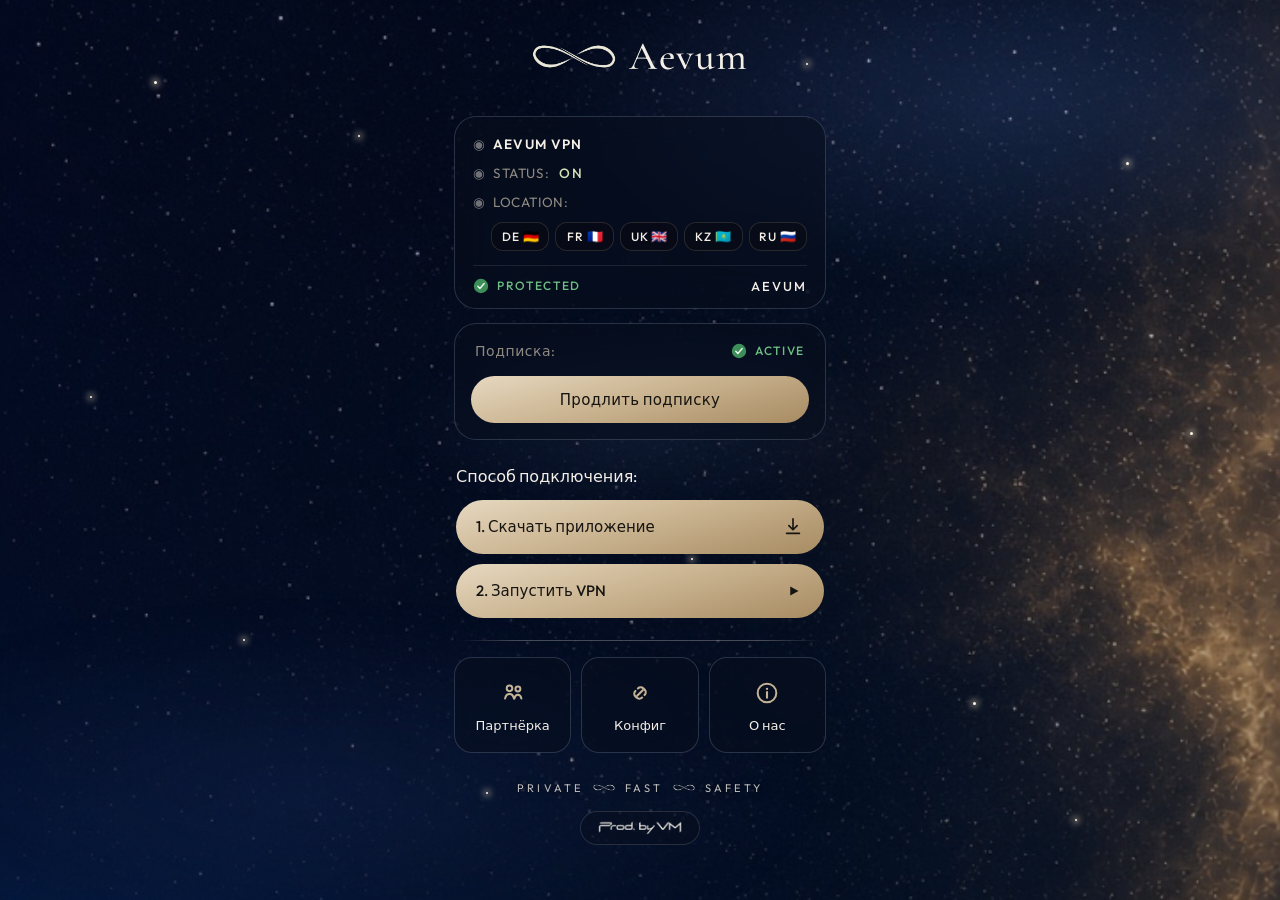
==== index.html @ fb1a24b2 "Add files via upload" ====
<!DOCTYPE html>
<html lang="ru">
  <head>
    <meta charset="UTF-8" />
    <meta
      name="viewport"
      content="width=device-width, initial-scale=1, maximum-scale=1, user-scalable=no"
    />
    <title>Aevum</title>
    <script src="https://telegram.org/js/telegram-web-app.js"></script>
    <link rel="preconnect" href="https://fonts.googleapis.com" />
    <link rel="preconnect" href="https://fonts.gstatic.com" crossorigin />
    <link
      href="https://fonts.googleapis.com/css2?family=Cormorant+Garamond:wght@500;600&family=Outfit:wght@300;400;500&display=swap"
      rel="stylesheet"
    />
    <link rel="stylesheet" href="./styles.css?v=16" />
  </head>
  <body>
    <main class="app">
      <header class="brand">
        <img class="infinity" src="./infinity.png?v=2" alt="" />
        <h1>Aevum</h1>
      </header>

      <section class="status-card" aria-label="Состояние сети">
        <p class="line">
          <span class="dot">◉</span>
          <strong class="title">AEVUM VPN</strong>
        </p>
        <p class="line">
          <span class="dot">◉</span>
          <span class="label">STATUS:</span>
          <span class="on">ON</span>
        </p>
        <p class="line">
          <span class="dot">◉</span>
          <span class="label">LOCATION:</span>
        </p>
        <div class="loc-list" id="loc-list"></div>
        <div class="status-foot">
          <span class="protected">
            <svg viewBox="0 0 20 20" width="16" height="16" aria-hidden="true">
              <circle cx="10" cy="10" r="9" fill="#3d8f5a" />
              <path
                d="M6 10.2 8.6 13l5.4-6"
                fill="none"
                stroke="#eaf6ee"
                stroke-width="1.8"
                stroke-linecap="round"
                stroke-linejoin="round"
              />
            </svg>
            PROTECTED
          </span>
          <span class="foot-brand">AEVUM</span>
        </div>
      </section>

      <section class="plan-card" aria-label="Подписка">
        <div class="plan-row">
          <span class="plan-label">Подписка:</span>
          <span class="plan-until" id="plan-until" hidden>До 00.00.0000</span>
          <span class="plan-active">
            <svg viewBox="0 0 20 20" width="16" height="16" aria-hidden="true">
              <circle cx="10" cy="10" r="9" fill="#3d8f5a" />
              <path
                d="M6 10.2 8.6 13l5.4-6"
                fill="none"
                stroke="#eaf6ee"
                stroke-width="1.8"
                stroke-linecap="round"
                stroke-linejoin="round"
              />
            </svg>
            ACTIVE
          </span>
        </div>
        <button class="pay-btn" type="button" id="pay-btn">Продлить подписку</button>
      </section>

      <section class="connect" aria-label="Способ подключения">
        <h2 class="connect-title">Способ подключения:</h2>
        <button class="connect-btn connect-primary" type="button" id="download-btn">
          <span>1. Скачать приложение</span>
          <svg viewBox="0 0 24 24" width="22" height="22" aria-hidden="true">
            <path
              d="M12 3v12m0 0 4.5-4.5M12 15 7.5 10.5M5 19h14"
              fill="none"
              stroke="currentColor"
              stroke-width="1.8"
              stroke-linecap="round"
              stroke-linejoin="round"
            />
          </svg>
        </button>
        <button class="connect-btn connect-secondary" type="button" id="launch-btn">
          <span>2. Запустить VPN</span>
          <svg viewBox="0 0 24 24" width="22" height="22" aria-hidden="true">
            <path d="M9 7.2v9.6L18 12 9 7.2Z" fill="currentColor" />
          </svg>
        </button>
      </section>

      <div class="fade-line" aria-hidden="true"></div>

      <nav class="tiles" aria-label="Дополнительно">
        <a class="tile" href="./partner.html">
          <svg viewBox="0 0 24 24" width="28" height="28" aria-hidden="true">
            <circle cx="9" cy="8" r="2.4" fill="none" stroke="currentColor" stroke-width="1.7" />
            <path
              d="M5.2 16.8c.5-2.6 2.1-4 3.8-4s3.3 1.4 3.8 4"
              fill="none"
              stroke="currentColor"
              stroke-width="1.7"
              stroke-linecap="round"
            />
            <circle cx="16.2" cy="8.6" r="2.1" fill="none" stroke="currentColor" stroke-width="1.7" />
            <path
              d="M13.2 16.8c.4-2.1 1.7-3.3 3-3.3s2.6 1.2 3 3.3"
              fill="none"
              stroke="currentColor"
              stroke-width="1.7"
              stroke-linecap="round"
            />
          </svg>
          Партнёрка
        </a>
        <a class="tile" href="./config.html">
          <svg viewBox="0 0 24 24" width="28" height="28" aria-hidden="true">
            <path
              d="M9.6 14.4 14.4 9.6"
              fill="none"
              stroke="currentColor"
              stroke-width="1.8"
              stroke-linecap="round"
            />
            <path
              d="M10.2 8.1a3.4 3.4 0 0 1 4.8 0l.9.9a3.4 3.4 0 0 1 0 4.8"
              fill="none"
              stroke="currentColor"
              stroke-width="1.8"
              stroke-linecap="round"
            />
            <path
              d="M13.8 15.9a3.4 3.4 0 0 1-4.8 0l-.9-.9a3.4 3.4 0 0 1 0-4.8"
              fill="none"
              stroke="currentColor"
              stroke-width="1.8"
              stroke-linecap="round"
            />
          </svg>
          Конфиг
        </a>
        <a class="tile" href="./about.html">
          <svg viewBox="0 0 24 24" width="28" height="28" aria-hidden="true">
            <circle cx="12" cy="12" r="8" fill="none" stroke="currentColor" stroke-width="1.7" />
            <path d="M12 11.2V16" fill="none" stroke="currentColor" stroke-width="1.8" stroke-linecap="round" />
            <circle cx="12" cy="8.4" r="1" fill="currentColor" />
          </svg>
          О нас
        </a>
      </nav>

      <p class="tag">
        PRIVATE
        <img class="tag-infinity" src="./infinity.png?v=2" alt="" />
        FAST
        <img class="tag-infinity" src="./infinity.png?v=2" alt="" />
        SAFETY
      </p>
      <p class="credit">
        <span><img src="./prod-by-vm.png" alt="Prod. by VM" /></span>
      </p>
    </main>

    <div class="sheet download-sheet" id="download-sheet" hidden>
      <div
        class="sheet-card download-card"
        role="dialog"
        aria-modal="true"
        aria-labelledby="download-title"
      >
        <div id="download-os">
          <h3 id="download-title">Скачать приложение</h3>
          <p>Выберите вашу платформу</p>
          <div class="os-list" id="os-list"></div>
        </div>
        <div id="download-apps" hidden>
          <button class="download-back" type="button" id="download-back">‹ Назад</button>
          <h3 id="download-os-title">Приложение</h3>
          <p>Выберите приложение</p>
          <div class="app-list" id="app-list"></div>
        </div>
        <button class="download-close" type="button" id="download-close">Закрыть</button>
      </div>
    </div>

    <div class="sheet download-sheet" id="launch-sheet" hidden>
      <div class="sheet-card launch-card" role="dialog" aria-modal="true" aria-labelledby="launch-copy">
        <button class="launch-copy" type="button" id="launch-copy">Скопировать ссылку</button>
        <ol class="launch-steps">
          <li>
            <span>1</span>
            <p>Нажмите <b>«Скопировать ссылку»</b></p>
          </li>
          <li>
            <span>2</span>
            <p>Откройте приложение <b>Shadowrocket</b><br />или <b>Happ</b></p>
          </li>
          <li>
            <span>3</span>
            <p>Нажмите + → <b>Импорт из буфера</b></p>
          </li>
        </ol>
        <button class="download-close" type="button" id="launch-close">Закрыть</button>
      </div>
    </div>

    <p class="toast" id="toast" hidden></p>
    <script src="./app.js?v=16"></script>
  </body>
</html>
---- styles.css ----
:root {
  --bg: #070b16;
  --ink: #f3eee6;
  --mute: #8f8a81;
  --line: rgba(243, 238, 230, 0.12);
  --gold: #d9cbb4;
  --on: #c5d0bb;
  --btn: linear-gradient(165deg, #e6d8c0 0%, #cbb592 46%, #a78b62 100%);
  --btn-press: linear-gradient(165deg, #d9cbb3 0%, #bba67f 46%, #96784f 100%);
  --glass: rgba(8, 14, 28, 0.52);
  --glass-border: rgba(180, 198, 230, 0.2);
  color-scheme: dark;
}

* {
  box-sizing: border-box;
  margin: 0;
  padding: 0;
}

html,
body {
  min-height: 100%;
  background: var(--bg);
  color: var(--ink);
  font-family: Outfit, system-ui, sans-serif;
}

body {
  overflow-x: hidden;
  background: var(--bg);
}

.sky {
  position: fixed;
  inset: 0;
  z-index: 0;
  pointer-events: none;
  overflow: hidden;
  background:
    linear-gradient(180deg, rgba(8, 14, 32, 0.22), rgba(4, 6, 12, 0.38)),
    url("./cosmos-navy.jpg") center / cover no-repeat;
}

.nebula {
  position: absolute;
  border-radius: 50%;
  filter: blur(18px);
}

.nebula-gold {
  width: 78%;
  height: 42%;
  right: -18%;
  top: -10%;
  background: radial-gradient(ellipse, rgba(90, 120, 190, 0.22), transparent 68%);
  animation: glow-breathe 16s ease-in-out infinite;
}

.nebula-low {
  width: 80%;
  height: 40%;
  left: -16%;
  bottom: -8%;
  background: radial-gradient(ellipse, rgba(40, 70, 140, 0.2), transparent 70%);
  animation: glow-breathe 21s ease-in-out infinite reverse;
}

.nebula-core {
  width: 40%;
  height: 22%;
  left: 30%;
  top: 36%;
  background: radial-gradient(ellipse, rgba(160, 190, 255, 0.08), transparent 70%);
  animation: glow-breathe 26s ease-in-out infinite;
}

@keyframes glow-breathe {
  0%,
  100% {
    opacity: 0.4;
  }
  50% {
    opacity: 1;
  }
}

.spark {
  position: absolute;
  width: 2px;
  height: 2px;
  border-radius: 50%;
  background: #fff8ea;
  box-shadow: 0 0 7px 2px rgba(255, 236, 200, 0.65);
  animation: twinkle 7s ease-in-out infinite;
}

.spark.lg {
  width: 3px;
  height: 3px;
}

@keyframes twinkle {
  0%,
  100% {
    opacity: 0.2;
    transform: scale(0.75);
  }
  50% {
    opacity: 1;
    transform: scale(1.2);
  }
}

.ripple {
  position: fixed;
  inset: 0;
  z-index: 1;
  pointer-events: none;
  overflow: hidden;
}

.ripple i {
  position: absolute;
  left: 50%;
  top: 50%;
  width: 32vmax;
  height: 32vmax;
  border-radius: 50%;
  transform: translate(-50%, -50%) scale(0.04);
  opacity: 0;
  mix-blend-mode: screen;
  background: radial-gradient(
    circle,
    transparent 36%,
    rgba(210, 228, 255, 0.28) 48%,
    rgba(150, 186, 255, 0.1) 58%,
    transparent 70%
  );
}

.ripple.is-on i {
  animation: drop-ripple 9s cubic-bezier(0.22, 0.08, 0.25, 1) forwards;
}

.ripple.is-on i:nth-child(2) {
  animation-delay: 1.1s;
}

.ripple.is-on i:nth-child(3) {
  animation-delay: 2.2s;
}

@keyframes drop-ripple {
  0% {
    transform: translate(-50%, -50%) scale(0.04);
    opacity: 0;
  }
  8% {
    opacity: 0.55;
  }
  100% {
    transform: translate(-50%, -50%) scale(6.2);
    opacity: 0;
  }
}

@media (prefers-reduced-motion: reduce) {
  .nebula,
  .spark,
  .ripple.is-on i {
    animation: none;
  }
}

button {
  font: inherit;
  color: inherit;
  cursor: pointer;
  border: 0;
  background: none;
}

.app {
  position: relative;
  z-index: 2;
  max-width: 420px;
  margin: 0 auto;
  padding: 32px 24px 48px;
}

.brand {
  display: flex;
  align-items: center;
  justify-content: center;
  gap: 12px;
  margin-bottom: 36px;
}

.infinity {
  width: 86px;
  height: auto;
  display: block;
  filter: invert(92%) sepia(8%) saturate(280%) hue-rotate(8deg) brightness(97%);
}

.brand h1 {
  font-family: "Cormorant Garamond", Georgia, serif;
  font-size: 40px;
  font-weight: 500;
  letter-spacing: 0.04em;
}

.status-card {
  background: var(--glass);
  backdrop-filter: blur(18px) saturate(1.1);
  -webkit-backdrop-filter: blur(18px) saturate(1.1);
  border: 1px solid var(--glass-border);
  border-radius: 22px;
  padding: 18px 18px 14px;
  margin-bottom: 8px;
  pointer-events: none;
  user-select: none;
}

.line {
  display: flex;
  align-items: flex-start;
  gap: 8px;
  margin-bottom: 10px;
  font-size: 13.5px;
  letter-spacing: 0.04em;
  color: var(--mute);
}

.dot {
  font-weight: 400;
  color: rgba(243, 238, 230, 0.45);
  line-height: 1.4;
}

.title {
  font-weight: 600;
  color: var(--ink);
  letter-spacing: 0.08em;
}

.label {
  font-weight: 400;
  margin-right: 2px;
}

.on {
  font-weight: 500;
  color: #d6e2b8;
  letter-spacing: 0.12em;
}

.loc-list {
  display: flex;
  justify-content: space-between;
  gap: 6px;
  margin: 2px 0 4px;
  padding-left: 18px;
}

.chip {
  position: relative;
  overflow: hidden;
  flex: 1;
  display: inline-flex;
  align-items: center;
  justify-content: center;
  gap: 3px;
  padding: 6px 2px;
  font-size: 12px;
  border-radius: 12px;
  background: rgba(12, 11, 10, 0.35);
  border: 1px solid rgba(212, 188, 148, 0.16);
  color: var(--ink);
  font-weight: 400;
}

.chip b,
.chip .flag {
  position: relative;
  z-index: 1;
}

.chip .flag {
  font-size: 13px;
}

.chip b {
  font-weight: 500;
  letter-spacing: 0.08em;
}

.flag {
  font-size: 15px;
  line-height: 1;
}

.status-foot {
  display: flex;
  justify-content: space-between;
  align-items: center;
  margin-top: 14px;
  padding-top: 12px;
  border-top: 1px solid rgba(232, 224, 210, 0.1);
}

.protected {
  display: inline-flex;
  align-items: center;
  gap: 8px;
  color: #6fbf84;
  font-size: 12px;
  letter-spacing: 0.14em;
  font-weight: 500;
}

.foot-brand {
  font-weight: 500;
  letter-spacing: 0.16em;
  font-size: 13px;
  color: var(--ink);
}

@keyframes piano-wave {
  0% {
    transform: translate(-58%, -58%);
    opacity: 0;
  }
  4% {
    opacity: 1;
  }
  22% {
    transform: translate(52%, 52%);
    opacity: 1;
  }
  26% {
    transform: translate(62%, 62%);
    opacity: 0;
  }
  100% {
    transform: translate(-58%, -58%);
    opacity: 0;
  }
}

.pulse-de::after,
.pulse-fr::after,
.pulse-uk::after,
.pulse-kz::after,
.pulse-ru::after {
  content: "";
  position: absolute;
  inset: -55%;
  background: linear-gradient(
    135deg,
    transparent 18%,
    rgba(232, 220, 192, 0.1) 38%,
    rgba(255, 246, 226, 0.58) 50%,
    rgba(196, 179, 150, 0.14) 62%,
    transparent 80%
  );
  pointer-events: none;
  opacity: 0;
  animation: piano-wave 8.4s cubic-bezier(0.4, 0.05, 0.2, 1) infinite;
}

.pulse-fr::after {
  animation-delay: 0.6s;
}

.pulse-uk::after {
  animation-delay: 1.2s;
}

.pulse-kz::after {
  animation-delay: 1.8s;
}

.pulse-ru::after {
  animation-delay: 2.4s;
}

@media (prefers-reduced-motion: reduce) {
  .pulse-de::after,
  .pulse-fr::after,
  .pulse-uk::after,
  .pulse-kz::after,
  .pulse-ru::after {
    animation: none;
  }
}

.plan-card {
  background: var(--glass);
  backdrop-filter: blur(18px) saturate(1.1);
  -webkit-backdrop-filter: blur(18px) saturate(1.1);
  border: 1px solid var(--glass-border);
  border-radius: 22px;
  padding: 18px 16px 16px;
  margin: 14px 0 4px;
}

.plan-row {
  display: flex;
  align-items: center;
  justify-content: space-between;
  gap: 12px;
  margin-bottom: 16px;
  padding: 0 4px;
}

.plan-label {
  color: var(--mute);
  font-size: 14px;
  letter-spacing: 0.04em;
  font-weight: 400;
}

.plan-until {
  color: rgba(243, 238, 230, 0.86);
  font-size: 13px;
  font-weight: 500;
  white-space: nowrap;
  font-variant-numeric: tabular-nums;
}

.plan-until[hidden] {
  display: none;
}

.plan-active {
  display: inline-flex;
  align-items: center;
  gap: 8px;
  color: #6fbf84;
  font-size: 12px;
  letter-spacing: 0.14em;
  font-weight: 500;
}

.pay-btn {
  display: block;
  width: 100%;
  border-radius: 999px;
  padding: 14px 18px;
  background: var(--btn);
  color: #161410;
  font-size: 15px;
  font-weight: 500;
  letter-spacing: 0.02em;
  text-align: center;
  text-decoration: none;
}

.pay-btn:active {
  background: var(--btn-press);
}

.pay-btn.owner-plan {
  display: flex;
  align-items: center;
  justify-content: center;
  gap: 10px;
  letter-spacing: 0.18em;
  font-weight: 600;
  cursor: default;
}

.pay-btn.owner-plan:active {
  background: var(--btn);
}

.pay-btn.owner-plan img {
  width: 46px;
  height: auto;
  display: block;
}

.pay-btn[hidden],
.tariffs[hidden] {
  display: none;
}

.tariff-card h3 {
  margin-bottom: 16px;
}

.tariffs {
  display: grid;
  grid-template-columns: 1.15fr 1fr 1fr;
  gap: 8px 6px;
  align-items: center;
}

.tariff-name {
  color: #d6e56a;
  font-size: 12px;
  font-weight: 600;
  line-height: 1.2;
  text-align: center;
}

.tariff-term {
  color: rgba(243, 238, 230, 0.88);
  font-size: 13px;
  line-height: 1.2;
}

.tariff-term small {
  display: block;
  margin-top: 2px;
  color: rgba(214, 229, 106, 0.8);
  font-size: 10px;
  font-weight: 400;
  letter-spacing: 0.02em;
}

.tariff-price {
  border: 0;
  border-radius: 12px;
  padding: 9px 4px;
  background: var(--btn);
  color: #161410;
  font: inherit;
  font-size: 14px;
  font-weight: 600;
  font-variant-numeric: tabular-nums;
}

.tariff-price:active {
  background: var(--btn-press);
}

.text-link {
  color: var(--gold);
  font-size: 14px;
  letter-spacing: 0.04em;
}

.connect {
  padding: 22px 2px 4px;
}

.connect-title {
  margin-bottom: 14px;
  font-size: 16px;
  font-weight: 400;
  color: var(--ink);
}

.connect-btn {
  display: flex;
  align-items: center;
  justify-content: space-between;
  gap: 12px;
  width: 100%;
  border: none;
  border-radius: 999px;
  padding: 16px 20px;
  font: inherit;
  font-size: 15px;
  font-weight: 500;
  text-decoration: none;
  cursor: pointer;
}

.connect-btn + .connect-btn {
  margin-top: 10px;
}

.connect-primary,
.connect-secondary {
  background: var(--btn);
  color: #161410;
}

.connect-primary:active,
.connect-secondary:active {
  background: var(--btn-press);
}

.page-copy {
  margin-bottom: 18px;
}

.page-copy h2 {
  font-family: "Cormorant Garamond", Georgia, serif;
  font-size: 28px;
  font-weight: 500;
  margin-bottom: 8px;
}

.page-copy p {
  color: var(--mute);
  line-height: 1.55;
  font-size: 14px;
}

.page-copy p + p {
  margin-top: 8px;
}

#config-page {
  padding-top: 12px;
}

.config-top {
  display: grid;
  grid-template-columns: 36px 1fr 36px;
  align-items: center;
  margin-bottom: 18px;
}

.icon-back {
  width: 36px;
  height: 36px;
  display: flex;
  align-items: center;
  justify-content: center;
  border-radius: 50%;
  border: 1px solid rgba(243, 238, 230, 0.18);
  background: rgba(8, 14, 28, 0.45);
  color: #f3eee6;
  text-decoration: none;
}

.config-title {
  margin: 0;
  text-align: center;
  font-family: Outfit, system-ui, sans-serif;
  font-size: 28px;
  font-weight: 600;
  letter-spacing: -0.02em;
  color: #d6e56a;
}

.config-block {
  margin-bottom: 22px;
}

.config-block h3 {
  margin-bottom: 10px;
  font-family: Outfit, system-ui, sans-serif;
  font-size: 18px;
  font-weight: 500;
}

.config-card,
.server-card {
  border-radius: 18px;
  border: 1px solid var(--glass-border);
  background: rgba(8, 14, 28, 0.62);
  padding: 14px;
}

.key-fold {
  position: relative;
  border-radius: 12px;
  cursor: pointer;
}

.key-fold:not(.is-open) {
  max-height: 74px;
  overflow: hidden;
}

.key-fold:not(.is-open)::after {
  content: "";
  position: absolute;
  left: 0;
  right: 0;
  bottom: 0;
  height: 36px;
  background: linear-gradient(180deg, rgba(0, 0, 0, 0), rgba(0, 0, 0, 0.94));
  pointer-events: none;
}

.key-fold .server-key {
  margin-bottom: 0;
}

.config-value,
.server-key {
  margin: 0 0 12px;
  padding: 12px;
  border-radius: 12px;
  background: rgba(0, 0, 0, 0.35);
  color: rgba(243, 238, 230, 0.82);
  font-family: ui-monospace, SFMono-Regular, Menlo, monospace;
  font-size: 12px;
  line-height: 1.45;
  white-space: pre-wrap;
  word-break: break-all;
}

.config-note {
  margin: 12px 0 0;
  text-align: center;
  color: rgba(243, 238, 230, 0.46);
  font-size: 13px;
  line-height: 1.4;
}

.server-card + .server-card {
  margin-top: 12px;
}

.server-head {
  display: flex;
  align-items: center;
  gap: 8px;
  margin-bottom: 10px;
  font-size: 16px;
  font-weight: 500;
}

.server-name {
  display: inline-flex;
  align-items: center;
  gap: 8px;
}

.flag {
  font-size: 18px;
  line-height: 1;
}

.server-dot {
  width: 8px;
  height: 8px;
  border-radius: 50%;
  background: #3dce67;
  box-shadow: 0 0 8px rgba(61, 206, 103, 0.8);
}

.key-fold + .key-copy {
  margin-top: 12px;
}

.key-copy {
  display: block;
  width: 100%;
  border-radius: 14px;
  padding: 12px 16px;
  border: 1px solid rgba(243, 238, 230, 0.16);
  background: transparent;
  color: var(--ink);
  font: inherit;
  font-size: 15px;
  cursor: pointer;
}

.server-card.is-soon {
  position: relative;
  min-height: 156px;
  overflow: hidden;
}

.soon-blur {
  filter: blur(5px);
  opacity: 0.45;
  pointer-events: none;
  user-select: none;
}

.soon-label {
  position: absolute;
  top: 14px;
  left: 14px;
  z-index: 2;
  margin: 0;
}

.soon-cover {
  position: absolute;
  inset: 42px 12px 12px;
  z-index: 2;
  display: flex;
  flex-direction: column;
  align-items: center;
  justify-content: center;
  gap: 8px;
  color: #f3eee6;
  text-align: center;
}

.soon-cover svg {
  color: #d6e56a;
}

.soon-cover p {
  margin: 0;
  font-size: 16px;
  font-weight: 500;
}

.fade-line {
  height: 1px;
  margin: 18px 4px 16px;
  background: rgba(243, 238, 230, 0.28);
  filter: blur(0.7px);
  -webkit-mask-image: linear-gradient(90deg, transparent, #000 16%, #000 84%, transparent);
  mask-image: linear-gradient(90deg, transparent, #000 16%, #000 84%, transparent);
}

.tiles {
  display: grid;
  grid-template-columns: 1fr 1fr 1fr;
  gap: 10px;
}

.tile {
  display: flex;
  flex-direction: column;
  align-items: center;
  justify-content: center;
  gap: 10px;
  min-height: 96px;
  padding: 16px 6px 14px;
  border-radius: 18px;
  background: var(--glass);
  border: 1px solid var(--glass-border);
  backdrop-filter: blur(18px) saturate(1.1);
  -webkit-backdrop-filter: blur(18px) saturate(1.1);
  color: var(--ink);
  text-decoration: none;
  font-size: 13px;
}

.tile svg {
  color: #c4b396;
}

.tile:active {
  background: rgba(243, 238, 230, 0.07);
}

.tag {
  display: flex;
  align-items: center;
  justify-content: center;
  gap: 10px;
  margin-top: 28px;
  letter-spacing: 0.28em;
  font-size: 11px;
  color: rgba(243, 238, 230, 0.78);
  text-shadow: 0 1px 8px rgba(0, 0, 0, 0.7);
}

.tag-infinity {
  width: 22px;
  height: auto;
  display: block;
  opacity: 0.85;
  filter: invert(92%) sepia(8%) saturate(280%) hue-rotate(8deg) brightness(97%);
}

.credit {
  display: flex;
  justify-content: center;
  margin-top: 16px;
}

.credit span {
  display: inline-flex;
  align-items: center;
  padding: 8px 16px;
  border-radius: 999px;
  background: rgba(8, 14, 28, 0.38);
  border: 1px solid rgba(243, 238, 230, 0.14);
}

.credit img {
  display: block;
  height: 16px;
  width: auto;
}

.sheet {
  position: fixed;
  inset: 0;
  background: rgba(8, 8, 7, 0.58);
  display: grid;
  place-items: end center;
  padding: 16px;
  z-index: 4;
}

.sheet[hidden],
.toast[hidden] {
  display: none;
}

.sheet-card {
  width: min(420px, 100%);
  background: #171614;
  border-top: 1px solid var(--line);
  border-radius: 20px 20px 8px 8px;
  padding: 24px 20px 18px;
}

.sheet-card h3 {
  font-family: "Cormorant Garamond", Georgia, serif;
  font-size: 28px;
  font-weight: 500;
  margin-bottom: 8px;
}

.sheet-card p {
  color: var(--mute);
  line-height: 1.55;
  margin-bottom: 16px;
}

.download-sheet {
  place-items: center;
  padding: 24px 16px;
  background: rgba(4, 6, 12, 0.66);
  z-index: 8;
}

.download-card {
  background: #14181f;
  border: 1px solid rgba(243, 238, 230, 0.08);
  border-radius: 22px;
  padding: 22px 16px 14px;
}

.download-card h3 {
  font-family: Outfit, system-ui, sans-serif;
  font-size: 22px;
  font-weight: 500;
  letter-spacing: -0.02em;
  margin-bottom: 4px;
}

.download-card p {
  margin-bottom: 16px;
  color: rgba(243, 238, 230, 0.46);
  font-size: 15px;
}

.os-row {
  display: flex;
  align-items: center;
  gap: 12px;
  width: 100%;
  min-height: 58px;
  margin-top: 10px;
  padding: 12px 14px;
  border-radius: 16px;
  border: 1px solid rgba(243, 238, 230, 0.1);
  background: rgba(255, 255, 255, 0.03);
  color: var(--ink);
  font: inherit;
  font-size: 16px;
  text-align: left;
  cursor: pointer;
}

.os-row svg {
  flex: 0 0 auto;
  color: rgba(243, 238, 230, 0.72);
}

.os-row.is-current {
  border-color: #d7e3a4;
  background: rgba(92, 104, 58, 0.42);
}

.os-row.is-current svg {
  color: #d7e3a4;
}

.os-badge,
.os-chevron {
  margin-left: auto;
}

.os-badge {
  color: #d7e3a4;
  font-size: 11px;
  letter-spacing: 0.14em;
  font-weight: 500;
}

.os-chevron {
  color: rgba(243, 238, 230, 0.38);
  font-size: 22px;
  line-height: 1;
}

.app-link {
  display: flex;
  align-items: center;
  justify-content: center;
  width: 100%;
  min-height: 52px;
  margin-top: 10px;
  border-radius: 16px;
  background: var(--btn);
  color: #161410;
  font-size: 16px;
  font-weight: 500;
  text-decoration: none;
}

.app-link:active {
  background: var(--btn-press);
}

.download-back {
  display: flex;
  align-items: center;
  justify-content: center;
  width: 100%;
  margin: 0 0 16px;
  padding: 13px 16px;
  border-radius: 16px;
  border: 1px solid #d7e3a4;
  background: rgba(92, 104, 58, 0.45);
  color: #e7f0c4;
  font: inherit;
  font-size: 16px;
  font-weight: 500;
  letter-spacing: 0.04em;
  cursor: pointer;
}

.download-close {
  display: block;
  width: 100%;
  margin-top: 16px;
  padding: 14px 16px;
  border-radius: 16px;
  border: 1px solid rgba(243, 238, 230, 0.14);
  background: transparent;
  color: rgba(243, 238, 230, 0.72);
  font: inherit;
  font-size: 16px;
  cursor: pointer;
}

.launch-card {
  background: #101114;
  border-radius: 22px;
  padding: 18px 16px 14px;
}

.launch-copy {
  display: block;
  width: 100%;
  border-radius: 999px;
  padding: 16px 18px;
  background: #d6e56a;
  color: #111;
  border: 3px solid #c5d4ff;
  font: inherit;
  font-size: 18px;
  font-weight: 700;
  cursor: pointer;
}

.launch-steps {
  list-style: none;
  margin-top: 6px;
}

.launch-steps li {
  display: flex;
  align-items: flex-start;
  gap: 12px;
  margin-top: 14px;
}

.launch-steps span {
  flex: 0 0 28px;
  width: 28px;
  height: 28px;
  margin-top: 1px;
  border-radius: 50%;
  background: #d6e56a;
  color: #111;
  font-size: 14px;
  font-weight: 700;
  display: grid;
  place-items: center;
}

.launch-steps p {
  margin: 0;
  color: rgba(232, 232, 232, 0.78);
  font-size: 16px;
  line-height: 1.35;
}

.launch-steps b {
  color: #f4f4f4;
  font-weight: 700;
}

.toast {
  position: fixed;
  left: 50%;
  bottom: 24px;
  transform: translateX(-50%);
  z-index: 5;
  background: #24221e;
  color: var(--ink);
  border: 1px solid var(--line);
  border-radius: 999px;
  padding: 10px 16px;
  font-size: 13px;
  white-space: nowrap;
}

.legal-page {
  padding-top: 16px;
}

.legal-back {
  display: inline-flex;
  align-items: center;
  justify-content: center;
  min-height: 36px;
  margin-bottom: 18px;
  padding: 6px 14px;
  border: 1.5px solid #d6e56a;
  border-radius: 12px;
  background: rgba(8, 14, 28, 0.72);
  color: #f4f7e4;
  text-decoration: none;
  font-size: 14px;
  font-weight: 500;
  box-shadow: 0 0 0 3px rgba(214, 229, 106, 0.12);
}

.legal-back:active {
  background: rgba(214, 229, 106, 0.16);
}

.legal-doc {
  margin-bottom: 16px;
  padding: 18px 16px 20px;
  border-radius: 22px;
  background: var(--glass);
  border: 1px solid var(--glass-border);
  backdrop-filter: blur(18px) saturate(1.1);
  -webkit-backdrop-filter: blur(18px) saturate(1.1);
}

.legal-doc h2 {
  margin-bottom: 14px;
  font-size: 20px;
  font-weight: 600;
  line-height: 1.3;
  color: #d6e56a;
}

.legal-doc h3 {
  margin: 18px 0 8px;
  font-size: 14px;
  font-weight: 600;
  letter-spacing: 0.03em;
}

.legal-doc p,
.legal-doc li {
  font-size: 14px;
  line-height: 1.55;
  overflow-wrap: anywhere;
}

.legal-doc p + p,
.legal-doc li + li {
  margin-top: 8px;
}

.legal-doc ul {
  margin: 8px 0 4px 1.15em;
}

.pay-page {
  position: relative;
  min-height: 100dvh;
}

.pay-title {
  margin: 6px 0 0;
  font-size: 22px;
  font-weight: 500;
  line-height: 1.25;
  color: #d6e56a;
  text-align: center;
}

.pay-note {
  margin: 10px auto 0;
  max-width: 28em;
  color: var(--mute);
  font-size: 14px;
  font-weight: 400;
  line-height: 1.5;
  text-align: center;
}

.pay-stage {
  position: absolute;
  left: 24px;
  right: 24px;
  top: 50%;
  transform: translateY(-50%);
}

.pay-methods {
  display: flex;
  flex-direction: column;
  gap: 12px;
}

.pay-page .pay-methods .pay-btn,
.pay-page .coin-list .tariff-price,
.pay-page .tariffs .tariff-price {
  background: var(--glass);
  color: rgba(243, 238, 230, 0.92);
  font-weight: 400;
  border: 1px solid var(--glass-border);
  backdrop-filter: blur(18px) saturate(1.1);
  -webkit-backdrop-filter: blur(18px) saturate(1.1);
}

.pay-page .pay-methods .pay-btn:active,
.pay-page .coin-list .tariff-price:active,
.pay-page .tariffs .tariff-price:active {
  background: rgba(243, 238, 230, 0.08);
}

.pay-methods .pay-btn {
  display: flex;
  align-items: center;
  justify-content: center;
  gap: 10px;
  margin: 0;
}

.pay-emoji {
  font-size: 18px;
  line-height: 1;
}

.pay-mark {
  width: 22px;
  height: 22px;
  flex: 0 0 22px;
  display: block;
}

.pay-page .plan-card {
  margin: 0;
  padding: 0;
  background: transparent;
  border: 0;
  backdrop-filter: none;
  -webkit-backdrop-filter: none;
}

.coin-list {
  display: flex;
  flex-direction: column;
  gap: 12px;
}

.coin-list .tariff-price {
  display: flex;
  align-items: center;
  justify-content: center;
  gap: 10px;
  width: 100%;
  padding: 14px 16px;
  border-radius: 999px;
  font-size: 15px;
}

.coin-mark {
  width: 22px;
  height: 22px;
  flex: 0 0 22px;
  display: block;
}

.partner-top {
  display: flex;
  align-items: center;
  justify-content: space-between;
  gap: 12px;
}

.partner-top .legal-back {
  margin-bottom: 0;
}

.token-badge {
  display: inline-flex;
  align-items: center;
  gap: 6px;
  margin-left: auto;
  padding: 6px 12px;
  border-radius: 999px;
  background: var(--glass);
  border: 1px solid var(--glass-border);
  color: var(--ink);
  font-size: 15px;
  font-weight: 500;
}

.partner-page {
  display: flex;
  flex-direction: column;
  min-height: 100dvh;
}

.partner-note {
  margin: 14px auto 0;
  max-width: 28em;
  color: var(--mute);
  font-size: 14px;
  font-weight: 400;
  line-height: 1.5;
  text-align: center;
}

.partner-page .partner-note {
  margin: auto 0 0;
  padding-top: 28px;
  color: rgba(243, 238, 230, 0.82);
}

.invite-card {
  display: flex;
  align-items: center;
  gap: 12px;
  margin-top: 22px;
  padding: 16px 12px 16px 16px;
  border-radius: 18px;
  background: var(--glass);
  border: 1px solid var(--glass-border);
  backdrop-filter: blur(18px) saturate(1.1);
  -webkit-backdrop-filter: blur(18px) saturate(1.1);
}

.invite-text {
  min-width: 0;
  flex: 1;
}

.invite-label {
  margin: 0;
  color: rgba(243, 238, 230, 0.62);
  font-size: 15px;
  font-weight: 400;
  line-height: 1.3;
}

.invite-url {
  margin: 8px 0 0;
  color: var(--ink);
  font-size: 18px;
  font-weight: 600;
  line-height: 1.25;
  overflow-wrap: anywhere;
}

.invite-url.is-empty {
  color: rgba(243, 238, 230, 0.62);
  font-size: 15px;
  font-weight: 400;
}

.invite-copy {
  flex: 0 0 36px;
  width: 36px;
  height: 36px;
  padding: 0;
  border: 0;
  background: transparent;
  color: var(--ink);
}

.invite-copy svg {
  display: block;
  width: 26px;
  height: 26px;
  margin: 0 auto;
}

.invite-send {
  display: block;
  width: 100%;
  margin-top: 14px;
  border: 0;
  border-radius: 999px;
  padding: 14px 18px;
  background: var(--btn);
  color: #161410;
  font: inherit;
  font-size: 15px;
  font-weight: 500;
  letter-spacing: 0.02em;
  text-align: center;
}

.invite-send:active {
  background: var(--btn-press);
}

.partner-page .toast {
  top: 50%;
  bottom: auto;
  transform: translate(-50%, -50%);
  z-index: 8;
  padding: 12px 18px;
  font-size: 15px;
}

.ref-box {
  margin-top: 22px;
}

.ref-toggle {
  width: 100%;
  padding: 14px 18px;
  border: 1px solid var(--glass-border);
  border-radius: 999px;
  background: var(--glass);
  color: rgba(243, 238, 230, 0.92);
  font: inherit;
  font-size: 15px;
  font-weight: 400;
  text-align: center;
  backdrop-filter: blur(18px) saturate(1.1);
  -webkit-backdrop-filter: blur(18px) saturate(1.1);
}

.ref-list {
  margin-top: 10px;
  padding: 14px 16px;
  border-radius: 18px;
  background: var(--glass);
  border: 1px solid var(--glass-border);
  color: var(--mute);
  font-size: 14px;
  line-height: 1.5;
}

.ref-list ul {
  margin: 0;
  padding-left: 18px;
}

.ref-list p {
  margin: 0;
  text-align: center;
}

.ref-link {
  margin: 16px 0 0;
  color: rgba(243, 238, 230, 0.82);
  font-size: 13px;
  line-height: 1.45;
  text-align: center;
  word-break: break-all;
}

.ref-actions {
  display: flex;
  flex-direction: column;
  gap: 10px;
  margin-top: 18px;
}

.partner-page .pay-btn {
  background: var(--glass);
  color: rgba(243, 238, 230, 0.92);
  font-weight: 400;
  border: 1px solid var(--glass-border);
  backdrop-filter: blur(18px) saturate(1.1);
  -webkit-backdrop-filter: blur(18px) saturate(1.1);
}

.partner-page .pay-btn:active {
  background: rgba(243, 238, 230, 0.08);
}

.pay-status {
  margin: 12px auto 0;
  max-width: 28em;
  color: var(--mute);
  font-size: 14px;
  line-height: 1.5;
  text-align: center;
}

.pay-flow {
  padding-bottom: 36px;
}

.offer-list {
  display: flex;
  flex-direction: column;
  gap: 14px;
  margin-top: 18px;
}

.offer-card {
  position: relative;
  padding: 16px 16px 14px;
  border-radius: 22px;
  background: var(--glass);
  border: 1px solid var(--glass-border);
  backdrop-filter: blur(18px) saturate(1.1);
  -webkit-backdrop-filter: blur(18px) saturate(1.1);
}

.offer-hot {
  position: absolute;
  top: 14px;
  right: 14px;
  padding: 4px 8px;
  border-radius: 8px;
  background: rgba(214, 229, 106, 0.16);
  color: #d6e56a;
  font-size: 12px;
  font-weight: 600;
  letter-spacing: 0.04em;
}

.offer-card h3 {
  margin: 0;
  font-size: 22px;
  font-weight: 500;
}

.offer-sub,
.offer-per {
  margin-top: 4px;
  color: rgba(243, 238, 230, 0.62);
  font-size: 13px;
}

.offer-price {
  margin-top: 14px;
  color: #d6e56a;
  font-size: 32px;
  font-weight: 600;
  line-height: 1;
}

.offer-price small {
  display: block;
  margin-top: 6px;
  color: rgba(214, 229, 106, 0.8);
  font-size: 12px;
  font-weight: 400;
}

.offer-points {
  margin: 14px 0 0;
  padding: 12px 0 0;
  border-top: 1px solid rgba(243, 238, 230, 0.12);
  list-style: none;
}

.offer-points li {
  margin-top: 8px;
  color: rgba(243, 238, 230, 0.88);
  font-size: 14px;
}

.offer-points li::before {
  content: "✓  ";
  color: #8fbf78;
}

.offer-pick {
  margin-top: 16px;
}

.pay-summary {
  margin-top: 18px;
  padding: 14px 16px;
  border-radius: 18px;
  background: var(--glass);
  border: 1px solid var(--glass-border);
  backdrop-filter: blur(18px) saturate(1.1);
  -webkit-backdrop-filter: blur(18px) saturate(1.1);
}

.pay-summary p {
  display: flex;
  align-items: center;
  justify-content: space-between;
  gap: 12px;
  margin-top: 10px;
  color: rgba(243, 238, 230, 0.62);
  font-size: 14px;
}

.pay-summary p:first-child {
  margin-top: 0;
}

.pay-summary b {
  color: var(--ink);
  font-weight: 500;
}

.pay-summary .sum-total {
  margin-top: 12px;
  padding-top: 12px;
  border-top: 1px solid rgba(243, 238, 230, 0.12);
}

.pay-summary .sum-total b {
  color: #d6e56a;
  font-size: 22px;
  font-weight: 600;
}

.method-heading {
  margin: 18px 0 10px;
  font-size: 15px;
  font-weight: 500;
}

.method-list {
  display: flex;
  flex-direction: column;
  gap: 10px;
}

.method-btn {
  display: flex;
  align-items: center;
  gap: 12px;
  width: 100%;
  padding: 12px 14px;
  border: 1px solid var(--glass-border);
  border-radius: 16px;
  background: var(--glass);
  color: var(--ink);
  font: inherit;
  text-align: left;
  backdrop-filter: blur(18px) saturate(1.1);
  -webkit-backdrop-filter: blur(18px) saturate(1.1);
}

.method-btn:active {
  background: rgba(243, 238, 230, 0.08);
}

.method-copy {
  display: flex;
  flex-direction: column;
  gap: 2px;
  min-width: 0;
}

.method-copy b {
  font-size: 16px;
  font-weight: 500;
}

.method-copy small {
  color: rgba(243, 238, 230, 0.72);
  font-size: 13px;
}

.legal-date {
  margin-bottom: 10px;
  color: var(--mute);
  font-size: 13px;
}

.pay-page .toast {
  top: 50%;
  bottom: auto;
  z-index: 9;
  max-width: calc(100% - 48px);
  transform: translate(-50%, -50%);
  white-space: normal;
  text-align: center;
}

.token-sum {
  margin: 16px 0;
  color: #d6e56a;
  font-size: 28px;
  font-weight: 600;
  line-height: 1;
}

.crypto-toggle {
  margin-top: 18px;
}

.coin-list[hidden],
.crypto-modal[hidden] {
  display: none;
}

.pay-crypto .coin-list,
#pay-crypto .coin-list {
  margin-top: 12px;
}

.coin-row {
  justify-content: space-between;
}

.coin-row b {
  font-size: 16px;
  font-weight: 500;
}

.coin-side {
  display: flex;
  align-items: center;
  gap: 10px;
}

.coin-quote {
  color: var(--gold, #e7c27a);
  font-size: 13px;
  font-weight: 600;
  white-space: nowrap;
}

.rate-timer {
  margin: 8px 0 0;
  text-align: center;
  color: rgba(243, 238, 230, 0.82);
  font-size: 13px;
}

.crypto-paid {
  margin-top: 14px;
}

.crypto-modal {
  position: fixed;
  inset: 0;
  z-index: 8;
  display: flex;
  align-items: center;
  justify-content: center;
  padding: 24px;
}

.crypto-backdrop {
  position: absolute;
  inset: 0;
  border: 0;
  background: rgba(4, 7, 16, 0.72);
}

.crypto-card {
  position: relative;
  z-index: 1;
  width: min(100%, 460px);
  padding: 16px 12px 14px;
  border-radius: 22px;
  background: rgba(8, 14, 28, 0.94);
  border: 1px solid var(--glass-border);
  text-align: center;
}

.crypto-card h3 {
  margin: 0;
  font-size: 20px;
  font-weight: 500;
}

.crypto-net-wrap {
  margin-top: 12px;
}

.crypto-net-pick {
  margin-top: 0;
}

.crypto-nets {
  display: grid;
  gap: 8px;
  margin-top: 10px;
}

.crypto-nets[hidden] {
  display: none;
}

.crypto-nets .method-btn.is-on {
  border-color: var(--gold, #e7c27a);
}

.crypto-net {
  margin: 12px 0 0;
  color: #f3eee6;
  font-size: 15px;
  font-weight: 600;
}

.crypto-net[hidden],
.crypto-net-wrap[hidden] {
  display: none;
}

.crypto-address {
  display: grid;
  gap: 8px;
  margin-top: 12px;
}

.crypto-address span {
  color: var(--ink);
  font-size: 13px;
  line-height: 1.4;
  word-break: break-all;
}

.crypto-copy,
.txid-input {
  width: 100%;
  border-radius: 14px;
  font: inherit;
}

.crypto-copy {
  border: 1px solid var(--glass-border);
  background: transparent;
  color: #f3eee6;
  padding: 10px 12px;
}

.txid-input {
  margin-top: 14px;
  border: 1px solid var(--glass-border);
  background: rgba(255, 255, 255, 0.06);
  color: #f3eee6;
  padding: 12px;
}

.crypto-amount {
  margin: 8px 0 0;
  color: var(--gold, #e7c27a);
  font-size: 18px;
  font-weight: 600;
}

.crypto-amount:empty {
  display: none;
}

.crypto-qr {
  width: 100%;
  margin: 12px 0 0;
  border-radius: 18px;
  background: #fff;
  overflow: hidden;
}

.crypto-qr img {
  display: block;
  width: 100%;
  height: auto;
}

.crypto-wallet {
  width: 100%;
  border: 0;
  background: transparent;
  color: var(--ink);
  font: inherit;
  font-size: 14px;
  line-height: 1.4;
  word-break: break-all;
}

.crypto-dismiss {
  margin-top: 12px;
  border: 0;
  background: transparent;
  color: rgba(243, 238, 230, 0.72);
  font: inherit;
  font-size: 14px;
}
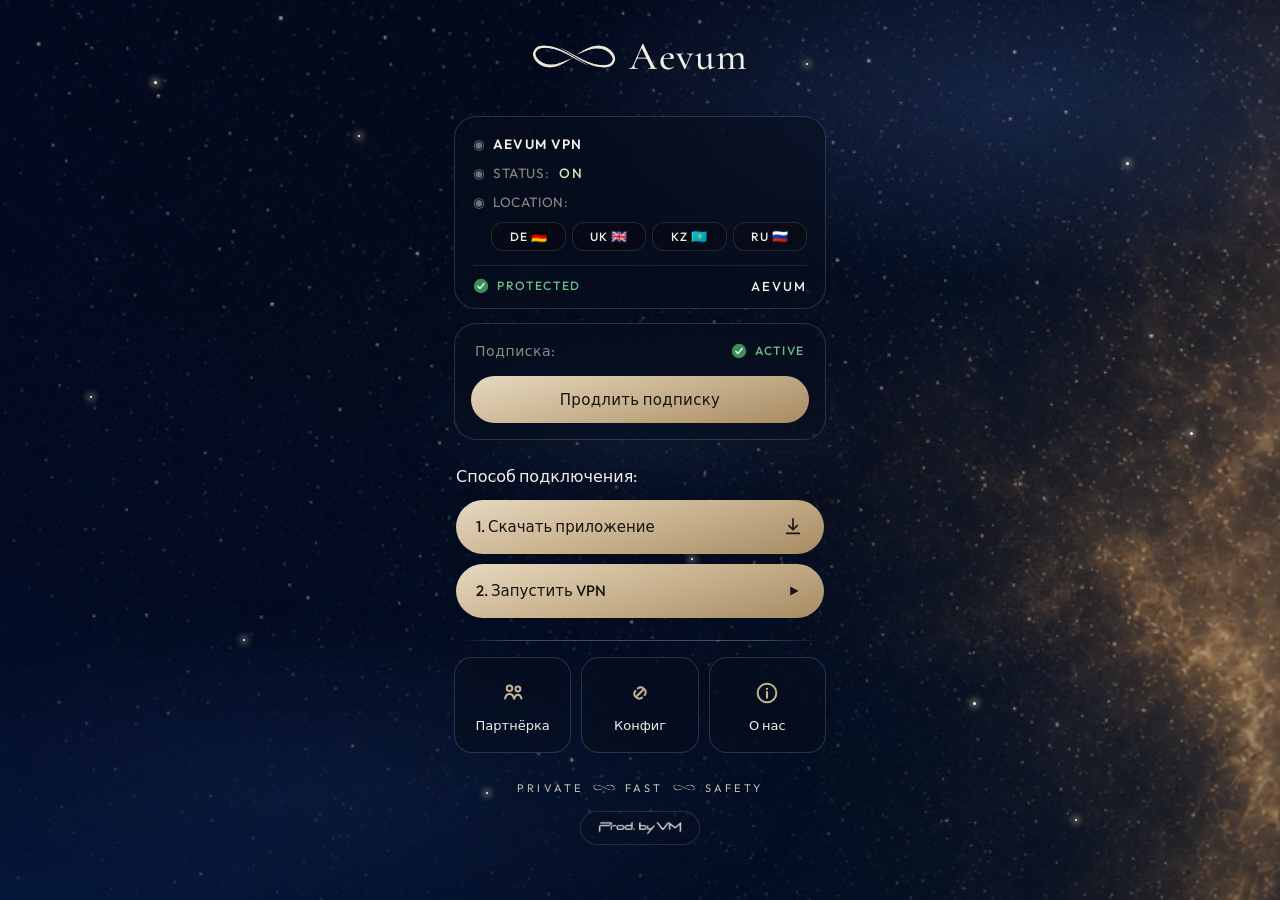
==== commit 11d7d65b: "Add files via upload" ====
--- a/index.html
+++ b/index.html
@@ -218,6 +218,6 @@
     </div>
 
     <p class="toast" id="toast" hidden></p>
-    <script src="./app.js?v=16"></script>
+    <script src="./app.js?v=21"></script>
   </body>
 </html>
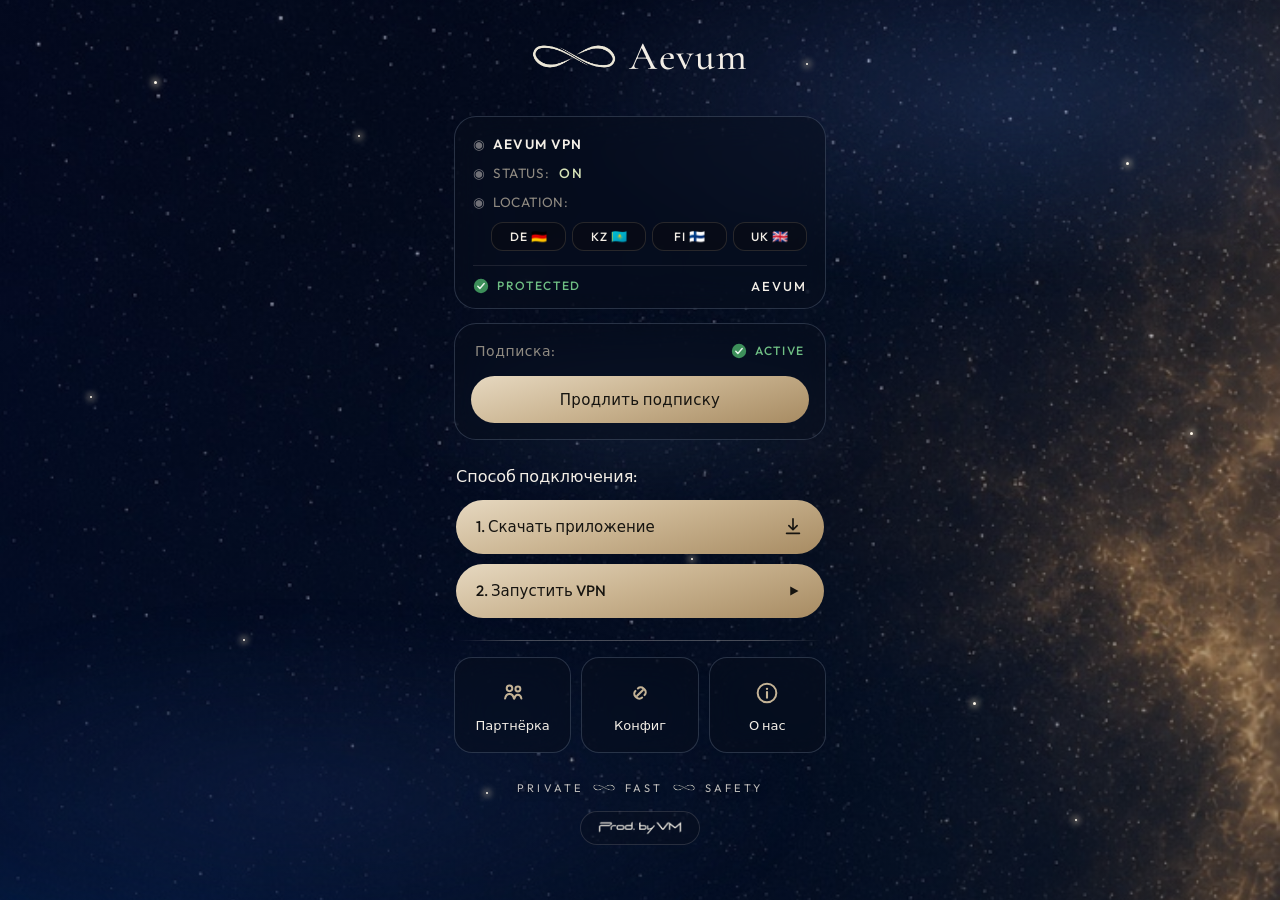
==== commit b546a8ed: "Add files via upload" ====
--- a/index.html
+++ b/index.html
@@ -14,7 +14,7 @@
       href="https://fonts.googleapis.com/css2?family=Cormorant+Garamond:wght@500;600&family=Outfit:wght@300;400;500&display=swap"
       rel="stylesheet"
     />
-    <link rel="stylesheet" href="./styles.css?v=16" />
+    <link rel="stylesheet" href="./styles.css?v=17" />
   </head>
   <body>
     <main class="app">
@@ -218,6 +218,6 @@
     </div>
 
     <p class="toast" id="toast" hidden></p>
-    <script src="./app.js?v=21"></script>
+    <script src="./app.js?v=23"></script>
   </body>
 </html>
--- a/styles.css
+++ b/styles.css
@@ -353,6 +353,7 @@
 .pulse-fr::after,
 .pulse-uk::after,
 .pulse-kz::after,
+.pulse-fi::after,
 .pulse-ru::after {
   content: "";
   position: absolute;
@@ -382,8 +383,12 @@
   animation-delay: 1.8s;
 }
 
+.pulse-fi::after {
+  animation-delay: 2.4s;
+}
+
 .pulse-ru::after {
-  animation-delay: 2.4s;
+  animation-delay: 3s;
 }
 
 @media (prefers-reduced-motion: reduce) {
@@ -391,6 +396,7 @@
   .pulse-fr::after,
   .pulse-uk::after,
   .pulse-kz::after,
+  .pulse-fi::after,
   .pulse-ru::after {
     animation: none;
   }
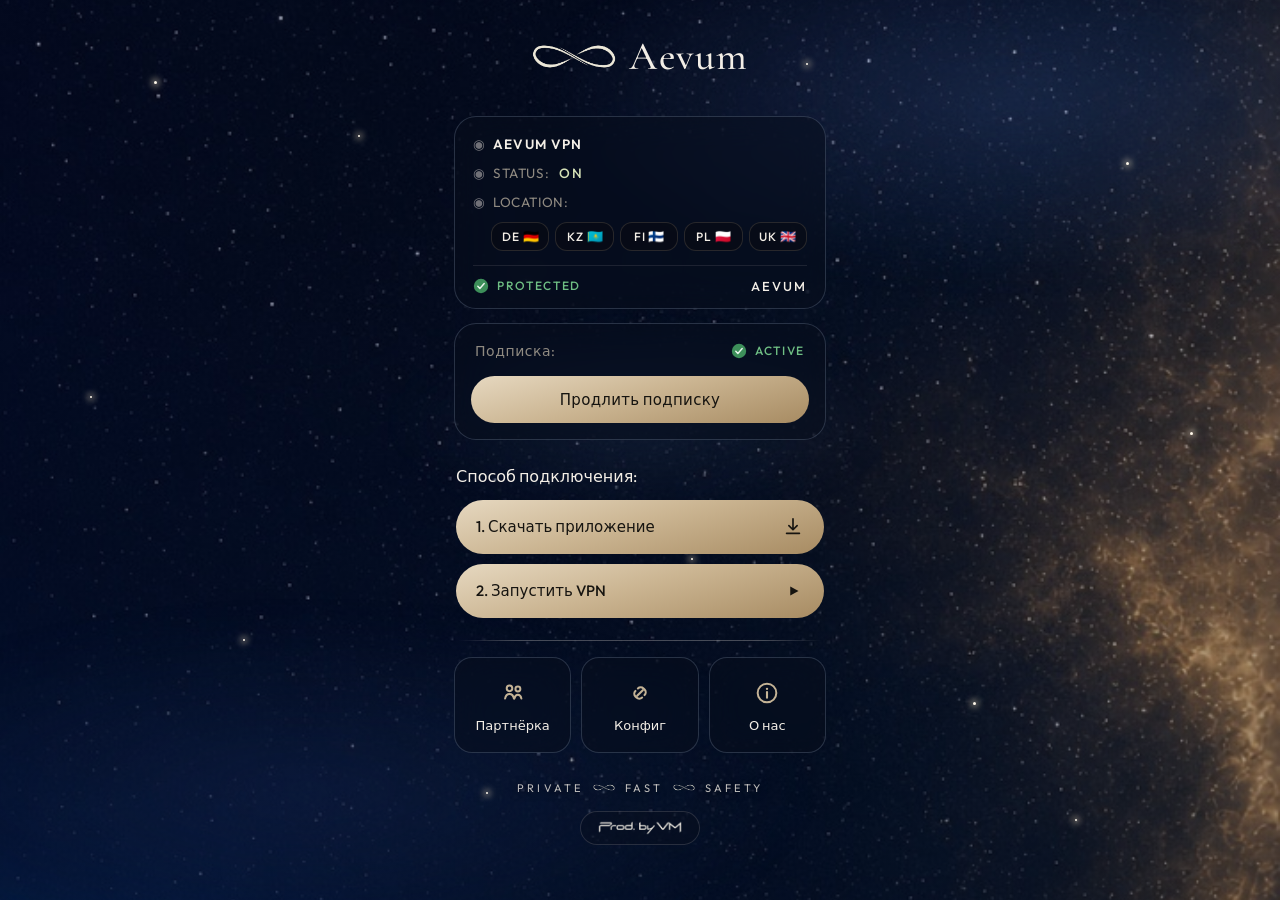
==== commit e55fc942: "Add files via upload" ====
--- a/index.html
+++ b/index.html
@@ -14,7 +14,7 @@
       href="https://fonts.googleapis.com/css2?family=Cormorant+Garamond:wght@500;600&family=Outfit:wght@300;400;500&display=swap"
       rel="stylesheet"
     />
-    <link rel="stylesheet" href="./styles.css?v=17" />
+    <link rel="stylesheet" href="./styles.css?v=18" />
   </head>
   <body>
     <main class="app">
@@ -218,6 +218,6 @@
     </div>
 
     <p class="toast" id="toast" hidden></p>
-    <script src="./app.js?v=23"></script>
+    <script src="./app.js?v=24"></script>
   </body>
 </html>
--- a/styles.css
+++ b/styles.css
@@ -354,6 +354,7 @@
 .pulse-uk::after,
 .pulse-kz::after,
 .pulse-fi::after,
+.pulse-pl::after,
 .pulse-ru::after {
   content: "";
   position: absolute;
@@ -387,6 +388,10 @@
   animation-delay: 2.4s;
 }
 
+.pulse-pl::after {
+  animation-delay: 3s;
+}
+
 .pulse-ru::after {
   animation-delay: 3s;
 }
@@ -397,6 +402,7 @@
   .pulse-uk::after,
   .pulse-kz::after,
   .pulse-fi::after,
+  .pulse-pl::after,
   .pulse-ru::after {
     animation: none;
   }
